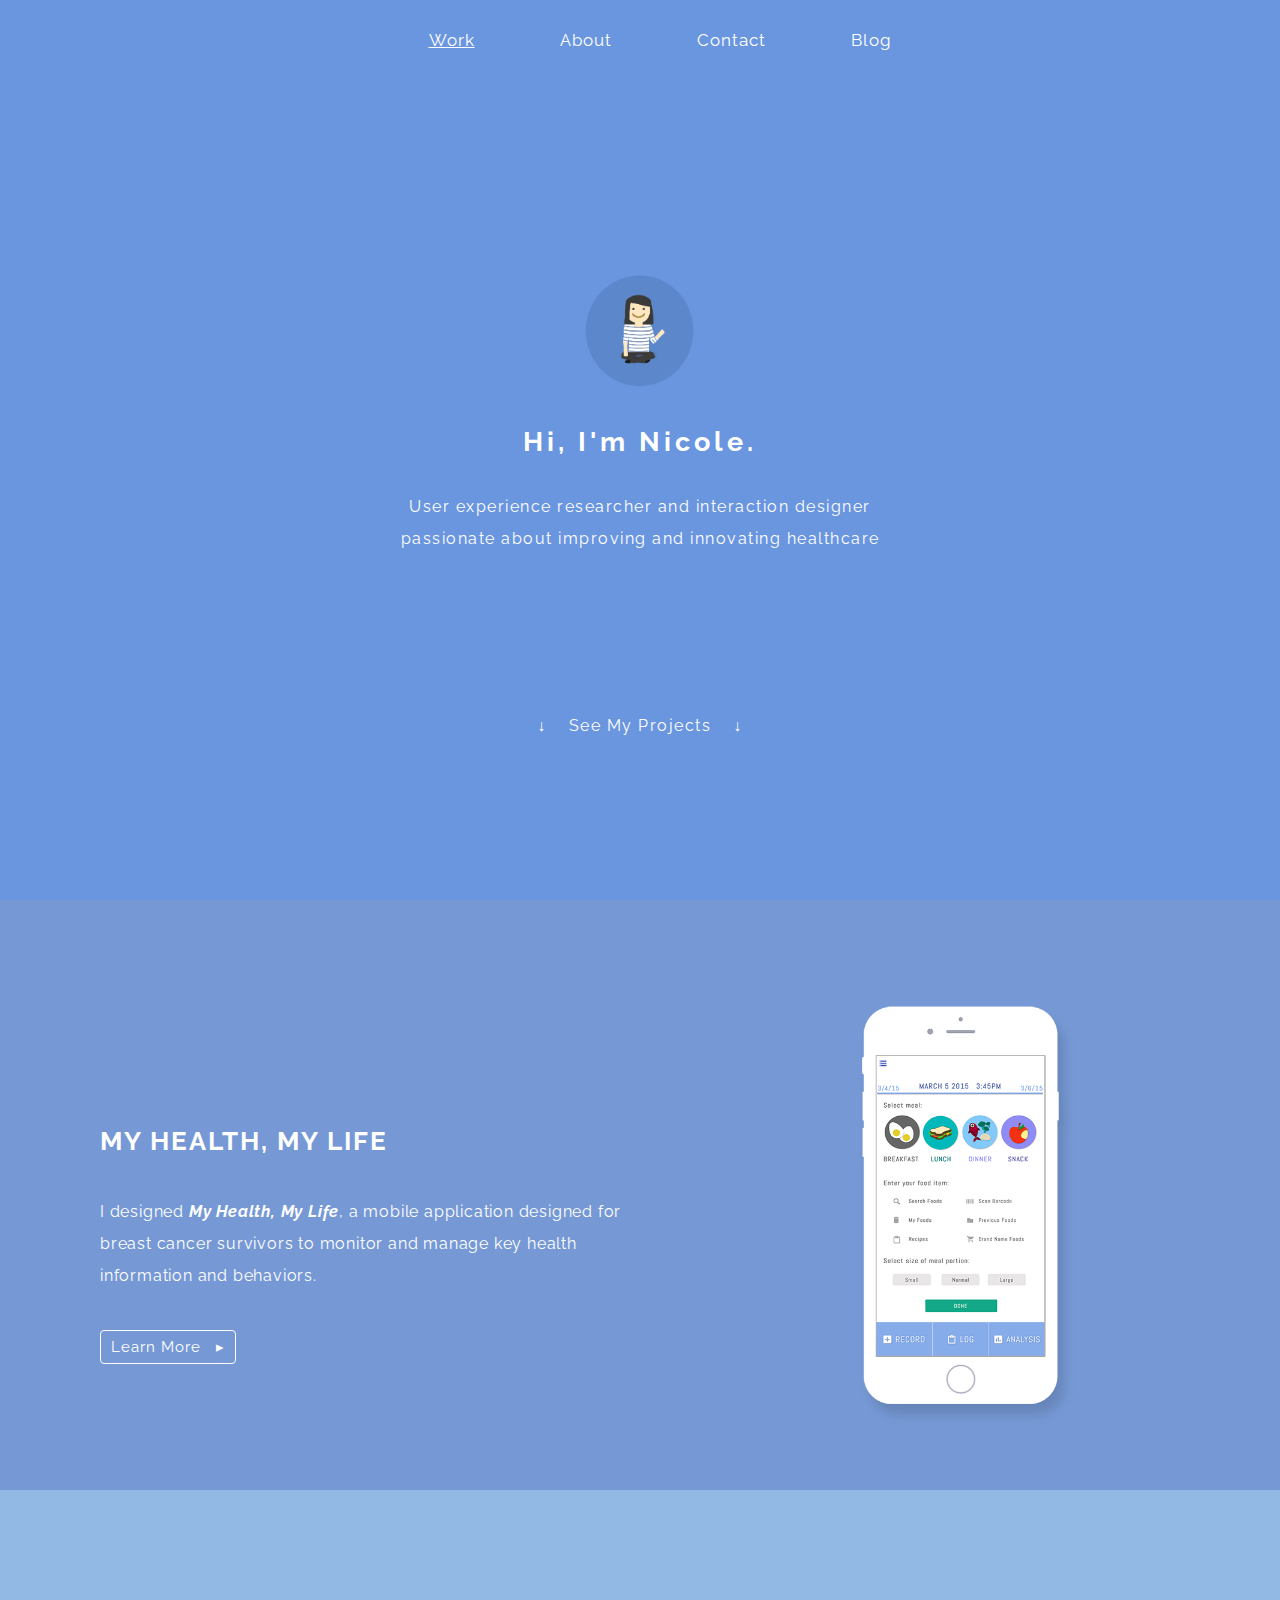
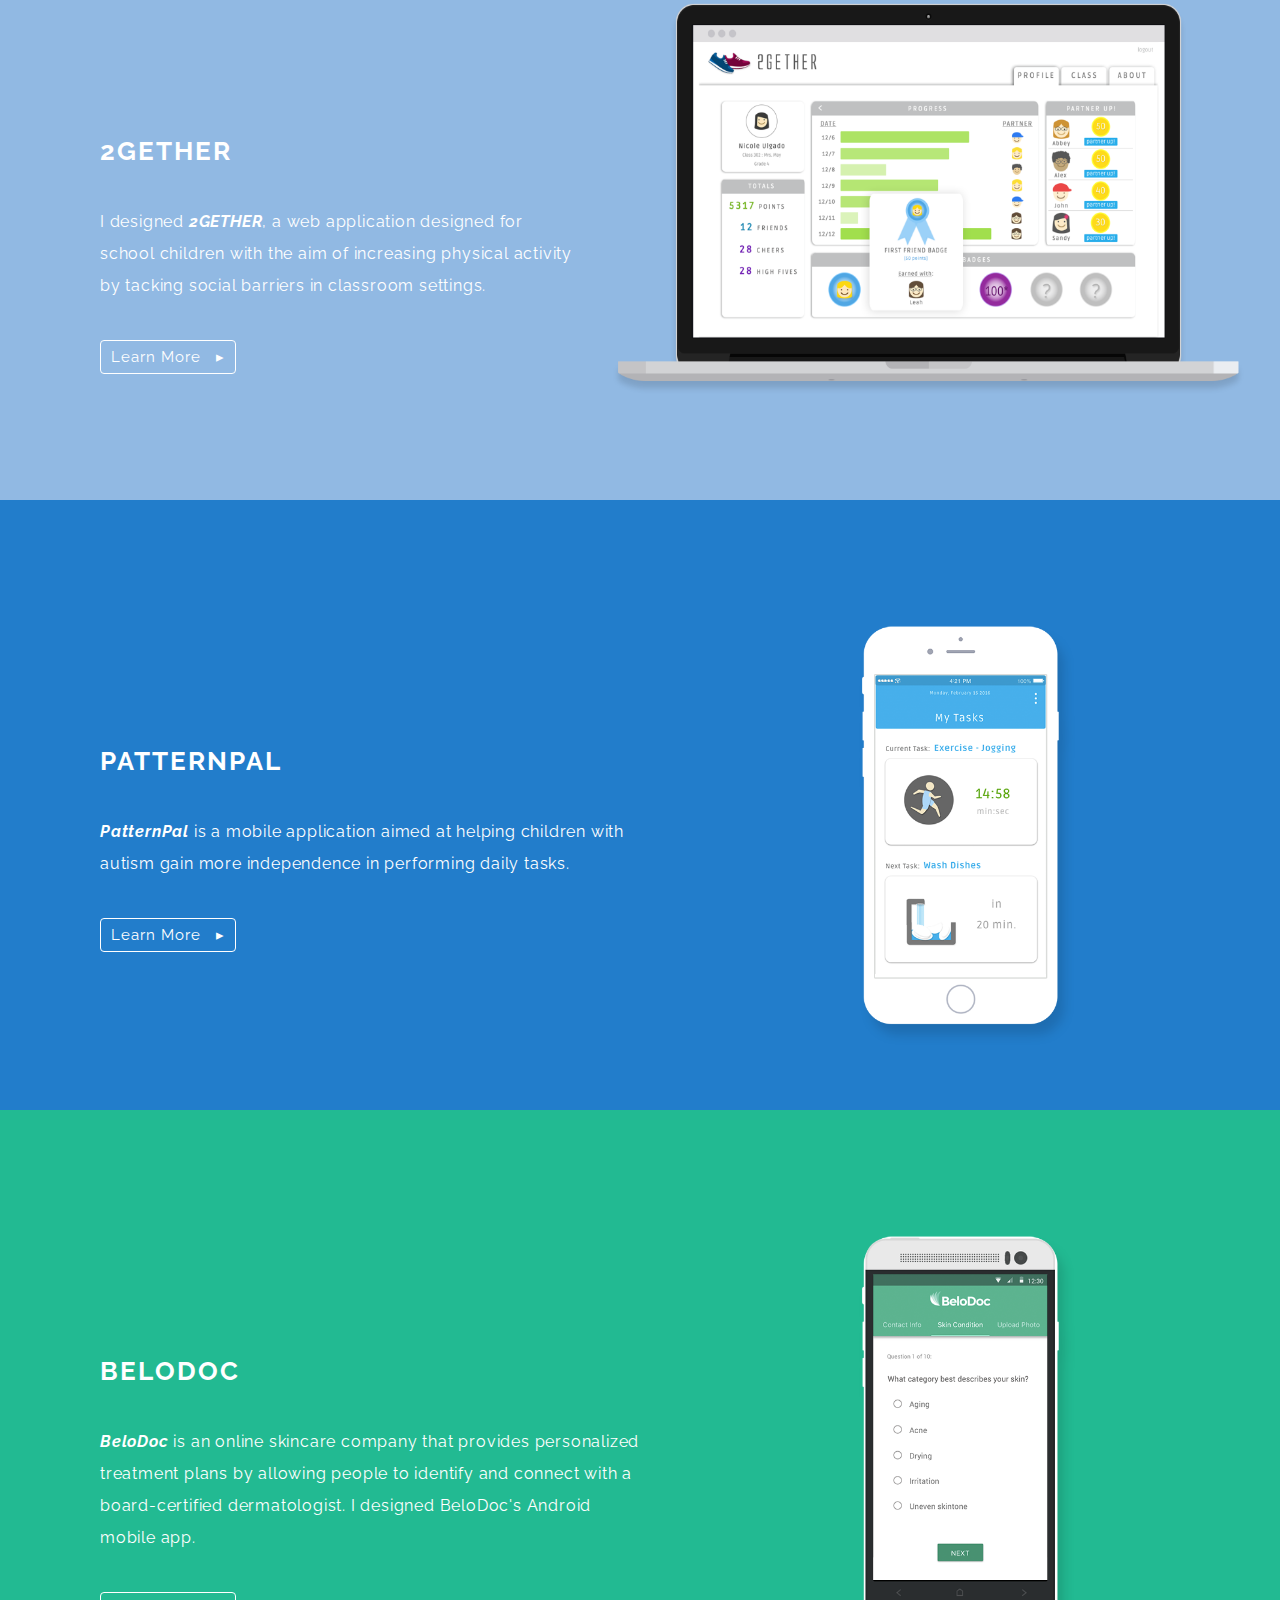
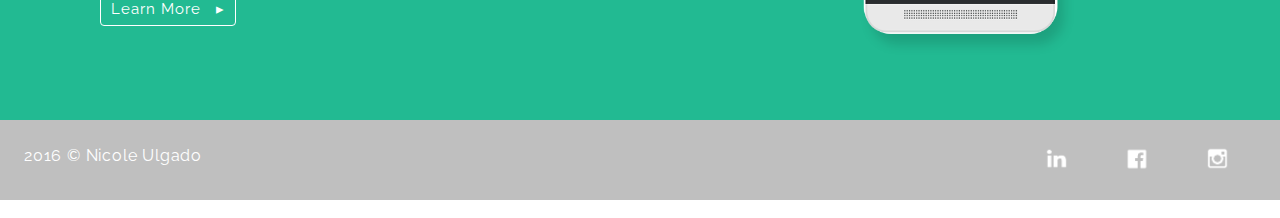
==== files/index.html @ d951f566 "Add folder called files" ====
<!DOCTYPE html>
<html lang="en">

<head>
  <meta charset="utf-8">
  <meta http-equiv="X-UA-Compatible" content="IE=edge">
  <meta name="viewport" content="width=device-width, initial-scale=1">
  <link rel="icon" href="img/favicon.png" type=image sizes="16x16">
  <title>Nicole Ulgado - Work</title>

  <!-- Bootstrap -->
  <link href="css/bootstrap.min.css" rel="stylesheet">
  <!-- Custom CSS -->
  <link href="css/style.css" rel="stylesheet" type="text/css">
</head>

<body>
  <div id="mySidenav" class="sidenav">
     <a href="javascript:void(0)" class="closebtn" onclick="closeNav()">&times;</a>   <!-- The "x" -->
     <ul>
       <li><a href="index.html">Work</a></li>
       <li><a href="about.html">About</a></li>
       <li><a href="contact.html">Contact</a></li>
       <li><a href="blog.html">Blog</a></li>
     </ul>
  </div>

  <!-- Opens the sidenav -->
  <span onclick="openNav()">&#9776;</span>

  <!-- Topnav -->
  <div id="myTopnav" class="topnav">
     <ul>
       <li><a href="index.html"><u>Work</u></a></li>
       <li><a href="about.html">About</a></li>
       <li><a href="contact.html">Contact</a></li>
       <li><a href="blog.html">Blog</a></li>
     </ul>
  </div>

  <div class="top vertically-centered">
    <div class="about">
      <img src="img/cartoonme.png" alt="Cartoon Me" height="42" width="42">
      <h2>Hi, I'm Nicole.</h2>
      <p>User experience researcher and interaction designer<br>
        passionate about improving and innovating healthcare</p>
        <p class="jump">
          <a href="#projects" class="smoothScroll">&darr;&nbsp;&nbsp;&nbsp; See My Projects &nbsp;&nbsp;	&darr;</a>
        </p>
    </div>
  </div>

  <a name="projects"></a>
    <div class="projects">
      <div id="project-1" class="project">
        <div class="description">
          <h3>My Health, My Life</h3>
          <p>I designed <b><i>My Health, My Life</i></b>, a mobile application designed
          for breast cancer survivors to monitor and manage key health information
          and behaviors.</p>
          <a href="mylifemyhealth.html" class="learn-btn">Learn More &nbsp; &#9656;</a>
        </div>
        <div class="image-phone">
          <img src="img/myhealthmobileapp.png" alt="My Health, My Life Mobile App">
        </div>
      </div>
      <div id="project-2" class="project">
        <div class="description">
          <h3>2GETHER</h3>
          <p>I designed <b><i>2GETHER</i></b>, a web application designed
          for school children with the aim of increasing physical activity by tacking social
          barriers in classroom settings.</p>
          <a href="project2.html" class="learn-btn">Learn More &nbsp; &#9656;</a>
        </div>
        <div class="image-desktop">
          <img src="img/2gether.png" alt="2GETHER Web App">
        </div>
      </div>
      <div id="project-3" class="project">
        <div class="description">
          <h3>PatternPal</h3>
          <p><b><i>PatternPal</i></b> is a mobile application aimed at helping children
          with autism gain more independence in performing daily tasks. </p>
          <a href="patternpal.html" class="learn-btn">Learn More &nbsp; &#9656;</a>
        </div>
        <div class="image-phone">
          <img src="img/patternpal0.png" alt="PatternPal Mobile App">
        </div>
      </div>
      <div id="project-4" class="project">
        <div class="description">
          <h3>BeloDoc</h3>
          <p><b><i>BeloDoc </i></b>is an online skincare company that provides personalized
            treatment plans by allowing people to identify and connect with a board-certified
            dermatologist. I designed BeloDoc's Android mobile app. </p>
          <a href="belodoc.html" class="learn-btn">Learn More &nbsp; &#9656;</a>
        </div>
        <div class="image-phone">
          <img src="img/belodoc.png" alt="BeloDoc Mobile App">
        </div>
      </div>
    </div>


  <footer>
    <p>2016 &copy; Nicole Ulgado</p>
    <div class="social">
      <a href="https://linkedin.com/in/nulgado"><img src="img/linkedin.png" alt="Connect with me on Linkedin" height="37" width="37"></a>
      <a href="https://facebook.com/nicole.ulgado"><img src="img/facebook.png" alt="Connect with me on Facebook" height="36" width="36"></a>
      <a href="https://instagram.com/bundtcakes"><img src="img/instagram.png" alt="Follow me on Instagram" height="37" width="37"></a>
    </div>
  </footer>

<script type="text/javascript" src="http://ajax.googleapis.com/ajax/libs/jquery/1.7.1/jquery.min.js"></script>
<script src="js/sidenav.js"></script>
<script type="text/javascript" src="js/smoothscroll.js"></script>

<script>
  (function(i,s,o,g,r,a,m){i['GoogleAnalyticsObject']=r;i[r]=i[r]||function(){
  (i[r].q=i[r].q||[]).push(arguments)},i[r].l=1*new Date();a=s.createElement(o),
  m=s.getElementsByTagName(o)[0];a.async=1;a.src=g;m.parentNode.insertBefore(a,m)
  })(window,document,'script','https://www.google-analytics.com/analytics.js','ga');

  ga('create', 'UA-86173495-1', 'auto');
  ga('send', 'pageview');
</script>

</body>
</html>
---- files/css/style.css ----
@import url('https://fonts.googleapis.com/css?family=Quicksand|Montserrat|Raleway:300,600');

html, body {
  height: 100%;
  width: 100%;
  font-family: Raleway;
  margin: 0;
  position: relative;
}
  body p {
    font-size: 14px;
    line-height: 29px;
    letter-spacing: 0.7px;
  }

.full-page {
  height: 100vh;
}

/* The side navigation menu */
span {
  position: absolute;
  padding: 20px 20px;
  color: white;
  font-size: 24px;
}
 .sidenav {
     height: 100%; /* 100% Full-height */
     width: 0; /* 0 width - change this with JavaScript */
     position: fixed; /* Stay in place */
     z-index: 1; /* Stay on top */
     top: 0;
     left: 0;
     background-color: rgba(83,125,198,0.93);
     overflow-x: hidden; /* Disable horizontal scroll */
     padding-top: 50px; /* Place content 60px from the top */
     transition: 0.5s; /* 0.5 second transition effect to slide in the sidenav */
 }

 /* The navigation menu links */
 .sidenav a {
     padding: 15px 30px 15px 30px;
     text-decoration: none;
     letter-spacing: 1px;
     font-size: 15px;
     color: #fff;
     display: block;
     transition: 0.3s;
 }
 .sidenav ul {
   list-style-type: none;
   margin: 0;
   padding: 0;
 }

 /* When you mouse over the navigation links, change their color */
 .sidenav a:hover, .offcanvas a:focus{
     background-color: hsl(218, 52%, 50%);
 }

 /* Position and style the close button (top right corner) */
 .sidenav .closebtn {
     padding: 10px 25px 10px 25px;
     position: absolute;
     top: 0;
     right: 0;
     font-size: 36px;
     margin-left: 50px;
 }

 #myTopnav {
   display: none;
 }

.top {
  color: white;
  background-color: #6A96E0;
}
  .top p {
    margin: 20px;
  }

.vertically-centered {
  display: flex;
  align-items: center;
  height: 100%;
}

header {
  display: block;
  text-align: center;
  margin-left: auto;
  margin-right: auto;
}

.about {
  margin: 0 auto;
  text-align: center;
  width: 100%;
  display: block;
}
.about img {
  display: block;
  margin: 0 auto;
  width:95px;
  height: auto;
}
  .about h2 {
    letter-spacing: 3px;
    line-height: 50px;
  }
  .about p {
    letter-spacing: 1.5px;
  }

section h3 {
  letter-spacing: 3px;
  font-size: 21px;
  color: #6A96E0;
}
.jump {
  position: relative;
  top: 70px;
}
.jump a {
  text-decoration: none;
  color: white;
}
.jump a:hover {
  text-decoration: none;
  font-weight: bold;
  color: white;
}
.story {
  margin: 24px;
  color: #595959;
}
  .story a {
    text-decoration: none;
    color: #595959;
  }
  .story a:hover {
    color: #6A96E0;
    text-decoration: bold;
  }

.contact {
  margin-left: auto;
  margin-right: auto;
  text-align: center;
}

a.work-btn, a.resume-btn, a.learn-btn {
    display: block;
    border-radius: 6px;
    background-color: #6A96E0;
    text-decoration: none;
    padding: 7px 10px;
    width: 140px;
    color: white;
    margin: auto;
    margin-top: 13px;
    margin-bottom: 20px;
    text-align: center;
    font-size: 15px;
    letter-spacing: 1px;
  }
  a.learn-btn {
    border: 1px solid white;
    border-radius: 4px;
    background-color: transparent;
  }

footer {
  display: block;
  background-color: #BFBFBF;
  height: 55px;
  width: 100%;
  color: #fff;
  padding-bottom: 25px;

}
  footer p {
    margin-left: 24px;
    margin-top: 20px;
    width: 49%;
    float: left;
    position: relative;

  }
  footer .social {
    margin-right: 24px;
    margin-top: 20px;
    float: right;
    position: relative;

  }
  footer a {
    margin: 0px 0px 0px 10px;
    display: inline;
  }
  footer a, footer a:hover, footer a:active, footer a:visited {
    text-decoration:none;
}

/*/*//*/*//*/*//*/*//*/*//*/*//*/*//*/*//*/*//*/*/
/*/*//*/*//*/*//*/*//*/*//*/*//*/*//*/*//*/*//*/*/

.projects {
  width: 100%;
}
.project {
  display: block;
  height: 475px;
  color: #fff;
  width: 100%;
  text-align: center;
  padding-top: 40px;
}
  .project .description {
    margin: 24px;
  }
  .project h3 {
    font-size: 18px;
    text-transform: uppercase;
    letter-spacing: 2px;
    margin: 0px 0px 10px 0px;
  }
  .project .image-phone img {
    height: 250px;
    width: 174.33px;
    margin-top: -15px;
  }
  .project .image-desktop img {
    height: 218px;
    width: 360px;
    margin-top: -15px;
  }
  .project p {
    margin: 4px 0px 0px 0px;
    font-size: 13.5px;
  }

  .project .banner h2 {
    padding-top: 20px;
    font-size: 18px;
    text-transform: uppercase;
    letter-spacing: 3px;
  }
  .project .banner img {
    height: 390px;
    width: 272px;
  }
  #wide-image img {
    height: 218px;
    width: 360px;
  }

#about.project {
    height: 200px;
    background-color: #6A96E0;
}
#about.project h3 {
  position: relative;
  top: 75px;
  font-size: 28px;

}

#project-1 {
  background-color: #7699D5;
}
  #project-1.project {
    padding-top: 40px;
  }

#project-2 {
  background-color: #91B9E3;
}
  #project-2.project {
    padding-top: 20px;
  }

#project-3 {
  background-color: #227DCB;
}
  #project-3.project {
    padding-top: 40px;
  }

  #project-4 {
    background-color: #22BA92;
  }
    #project-4.project {
      padding-top: 20px;
      padding-bottom: 40px;
    }

section img {
  display: block;
  margin-left: auto;
  margin-right: auto;
}
  section #lowfidelity img {
    height: 314px;
    width: 330px;
  }
  section #poster img {
    height: 239px;
    width: 318px;
  }
  section #sketches img {
    height: 246px;
    width: 318px;
  }
  section #wireframes img {
    height: 204px;
    width: 318px;
  }

section .wireframes {
  display: block;
  width: 100%;
  background-color: #F2F2F2;
}

section .wireframes img {
  display: block;
  height: 425px;
  width: 296px;
}

/*/*//*/*//*/*//*/*//*/*//*/*//*/*//*/*//*/*//*/*/
/*/*//*/*//*/*//*/*//*/*//*/*//*/*//*/*//*/*//*/*/

form {
  display: block;
  text-align: center;
  height 90%;
}
  form li {
    list-style-type: none;
    padding: 12px;
    text-align: right;
  }
  input[type=text], input[type=tel], textarea {
    outline: none;
    padding: 12px 15px;
    width: 180px;
    margin: 5px 1px 3px 20px;
    border: 1px solid white;
    border-radius: 4px;
    font-size: 15px;
    color: gray;
    font-family: Arial;
  }
  input[type=text]:focus, input[type=tel]:focus, textarea:focus {
    box-shadow: 0 0 5px white;
    /*padding: 3px 0px 3px 3px;
    margin: 5px 1px 3px 0px;*/
    border: 1px solid white;
  }
  input[type=submit] {
    border: 1px solid white;
    border-radius: 4px;
    background-color: transparent;
    font-size: 14px;
    color: white;
    margin: 20px;
    padding: 8px 25px;
    position: relative;
    right: 30px;
    }

/*/*//*/*//*/*//*/*//*/*//*/*//*/*//*/*//*/*//*/*/
/*/*//*/*//*/*//*/*//*/*//*/*//*/*//*/*//*/*//*/*/


/* On smaller screens, where height is less than 450px, change the style of the sidenav (less padding and a smaller font size) */
@media screen and (max-height: 450px) {
    .sidenav a {
      font-size: 10px;
    }
}

/* Tablet */
@media screen and (min-width: 780px) {
    .sidenav a {
      font-size: 16.5px;
    }
    .story {
      margin-left: 120px;
      margin-right: 120px;
    }

    .project h3 {
      font-size: 20px;
    }
    .project p {
      font-size: 15px;
    }
    .project .image-phone img {
      height: 300px;
      width: 209.2px;
    }
    .project .image-desktop img {
      height: 300px;
      width: 496.15px;
    }
    .project .banner h2 {
      padding-top: 20px;
      text-transform: uppercase;
      letter-spacing: 3px;
    }
    .project .banner img {
      height: 425px;
      width: 296px;
    }
    #wide-image img {
      height: 450px;
      width: 702.88px;
    }

    .jump {
      top: 110px;
    }

    section #lowfidelity img {
      height: 472px;
      width: 496.15px;
    }
    section #poster img {
      height: 365px;
      width: 486px;
    }
    section #sketches img {
      height: 383px;
      width: 495px;
    }
    section #wireframes img {
      height: 312px;
      width: 486px;
    }

/*/*//*/*//*/*//*/*//*/*//*/*//*/*//*/*//*/*//*/*/
/*/*//*/*//*/*//*/*//*/*//*/*//*/*//*/*//*/*//*/*/

  input[type=text], input[type=tel], textarea {
    width: 300px;
  }

/* Desktop */
@media screen and (min-width: 1204px) {
  span, #mySidenav, .sidenav {
    display: none;
  }

  #myTopnav {
    position: absolute;
    top: 0;
    width: 100%;
    display: block;
    letter-spacing: 1px;
    font-size: 17px;
    text-align: center;
    padding-top: 30px;
  }
  #myTopnav ul {
    position: relative;
    list-style-type: none;
    margin: 0 auto;
  }
  #myTopnav li {
    display: inline;
    padding: 40px;
  }
  #myTopnav a {
    text-decoration: none;
    color: #fff;
  }
  #myTopnav a:hover {
    font-weight: bold;
  }

  .about h2 {
    font-size: 27px;
    letter-spacing: 4px;
    line-height: 55px;
  }
  .about img {
    width:118px;
    height: auto;
  }
  .about p {
    letter-spacing: 1.5px;
  }

  body p {
    font-size: 16px;
    line-height: 32px;
    letter-spacing: 0.8px;
  }

  .jump {
    top: 135px;
  }

  .story {
    text-align: left;
    margin-left: 310px;
    margin-right: 310px;
  }
    .story h3, legend {
      letter-spacing: 4px;
      font-size: 25px;
      line-height: 60px;
    }

    footer a {
      margin: 0px 20px 0px 20px;
      display: inline-block;
    }
    footer a, footer a:hover, footer a:active, footer a:visited {
      text-decoration:none;
  }

  .project {
    height: 520px;
  }

  .project .description {
    display: table-cell;
    width: 50%;
    text-align: left;
  }
  .description h3 {
    font-size: 26px;
    font-weight: bold;
    padding-bottom: 30px;
    position: relative;
    bottom: 245px;
    left: 100px;
  }
  .description p {
    font-size: 16px;
    margin-right: 100px;
    position: relative;
    bottom: 245px;
    left: 100px;
  }
  .project a.learn-btn {
    display: inline;
    margin-right: 100px;
    position: relative;
    bottom: 200px;
    left: 100px;
  }
  .project .image-phone {
    display: table-cell;
    width: 50%;
  }
  .project .image-phone img {
    height: 450px;
    width: 314px;
    position: relative;
    top: 35px;
  }
  .project .image-desktop {
    display: table-cell;
    width: 50%;
  }
  .project .image-desktop img {
    height: 450px;
    width: 702.88px;
    position: relative;
    top: 10px;
  }
  .project .banner h2 {
    padding-top: 20px;
    text-transform: uppercase;
    letter-spacing: 3px;
  }
  .project .banner img {
    height: 420px;
    width: 293px;
  }
  #wide-image img {
    height: 450px;
    width: 702.88px;
  }

  #project-1.project {
    padding-top: 60px;
    padding-bottom: 10px;
  }
  #project-2.project {
    padding-top: 80px;
    padding-bottom: 10px;
  }
  #project-3.project {
    padding-top: 80px;
    padding-bottom: 10px;
  }
  #project-4.project {
    padding-top: 80px;
    padding-bottom: 10px;
  }
  section #lowfidelity img {
    height: 777px;
    width: 817px;
  }
  section #poster img {
    height: 600px;
    width: 800px;
  }
  section #sketches img {
    height: 612px;
    width: 790px;
  }
  section #wireframes img {
    height: 513px;
    width: 800px;
  }

.adventures {
  display: block;
  margin: auto;
  text-align: center;
}
  .adventures img {
    display: inline-block;
    height: 450px;
    width: 470px;
  }


/*/*//*/*//*/*//*/*//*/*//*/*//*/*//*/*//*/*//*/*/
/*/*//*/*//*/*//*/*//*/*//*/*//*/*//*/*//*/*//*/*/

  input[type=text], input[type=tel], textarea {
    width: 400px;
  }

}
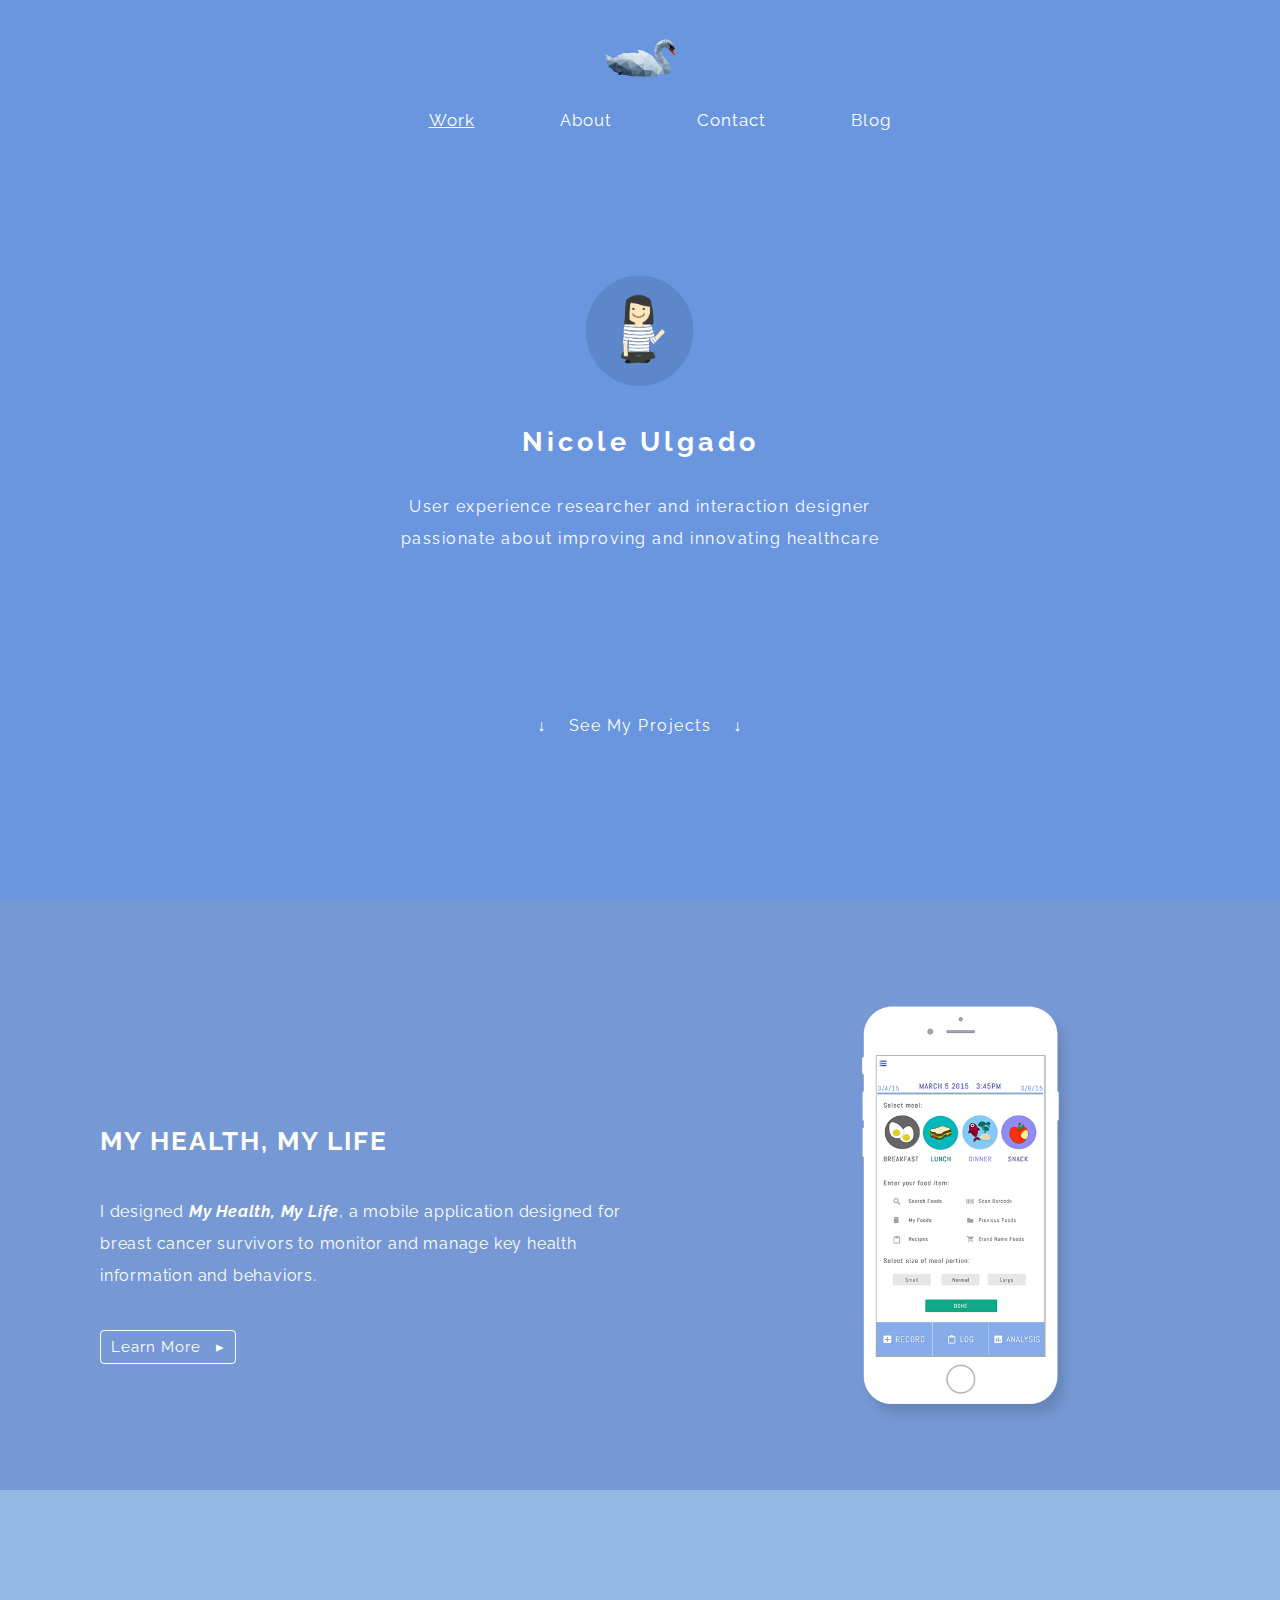
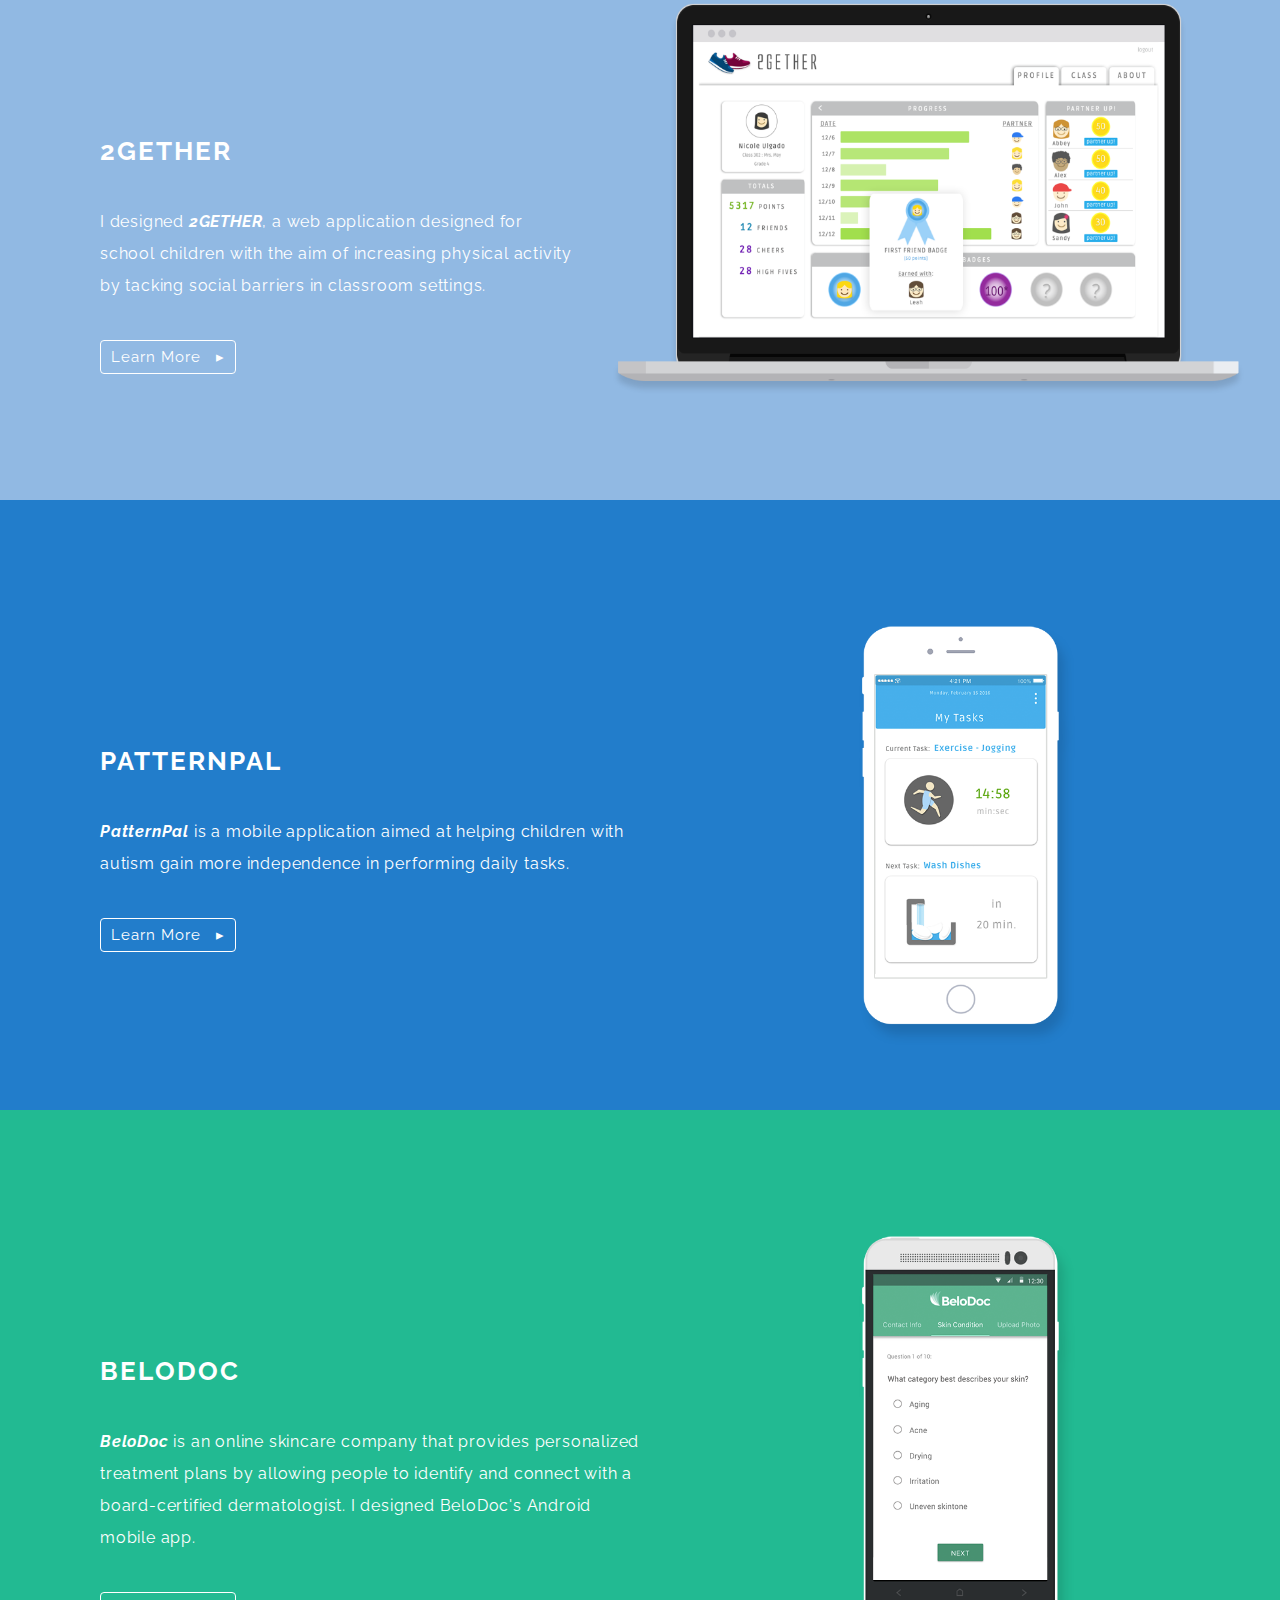
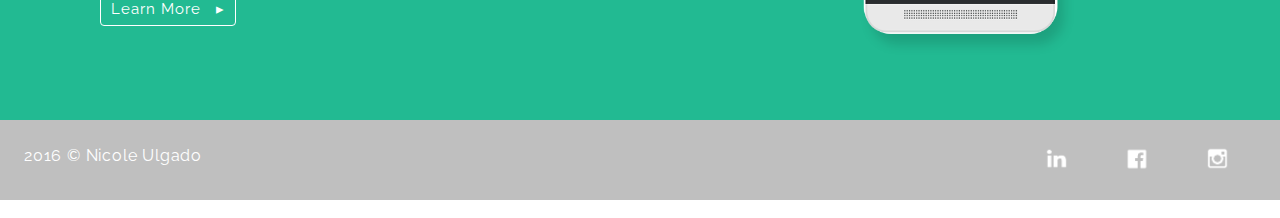
==== commit e4cc33d2: "Updated for Requirements" ====
--- a/files/index.html
+++ b/files/index.html
@@ -5,7 +5,7 @@
   <meta charset="utf-8">
   <meta http-equiv="X-UA-Compatible" content="IE=edge">
   <meta name="viewport" content="width=device-width, initial-scale=1">
-  <link rel="icon" href="img/favicon.png" type=image sizes="16x16">
+  <link rel="icon" href="img/favicon.png" sizes="16x16">
   <title>Nicole Ulgado - Work</title>
 
   <!-- Bootstrap -->
@@ -15,14 +15,20 @@
 </head>
 
 <body>
+  <header>
+    <img src="img/swan.png" alt="Swan" height="75" width="75">
+  </header>
+
   <div id="mySidenav" class="sidenav">
      <a href="javascript:void(0)" class="closebtn" onclick="closeNav()">&times;</a>   <!-- The "x" -->
+     <nav>
      <ul>
-       <li><a href="index.html">Work</a></li>
+       <li><a href="index.html"><u>Work</u></a></li>
        <li><a href="about.html">About</a></li>
        <li><a href="contact.html">Contact</a></li>
        <li><a href="blog.html">Blog</a></li>
      </ul>
+   </nav>
   </div>
 
   <!-- Opens the sidenav -->
@@ -30,18 +36,20 @@
 
   <!-- Topnav -->
   <div id="myTopnav" class="topnav">
+    <nav>
      <ul>
        <li><a href="index.html"><u>Work</u></a></li>
        <li><a href="about.html">About</a></li>
        <li><a href="contact.html">Contact</a></li>
        <li><a href="blog.html">Blog</a></li>
      </ul>
+   </nav>
   </div>
 
   <div class="top vertically-centered">
     <div class="about">
       <img src="img/cartoonme.png" alt="Cartoon Me" height="42" width="42">
-      <h2>Hi, I'm Nicole.</h2>
+      <h2>Nicole Ulgado</h2>
       <p>User experience researcher and interaction designer<br>
         passionate about improving and innovating healthcare</p>
         <p class="jump">
@@ -50,7 +58,7 @@
     </div>
   </div>
 
-  <a name="projects"></a>
+  <a class="projects"></a>
     <div class="projects">
       <div id="project-1" class="project">
         <div class="description">
@@ -115,15 +123,6 @@
 <script src="js/sidenav.js"></script>
 <script type="text/javascript" src="js/smoothscroll.js"></script>
 
-<script>
-  (function(i,s,o,g,r,a,m){i['GoogleAnalyticsObject']=r;i[r]=i[r]||function(){
-  (i[r].q=i[r].q||[]).push(arguments)},i[r].l=1*new Date();a=s.createElement(o),
-  m=s.getElementsByTagName(o)[0];a.async=1;a.src=g;m.parentNode.insertBefore(a,m)
-  })(window,document,'script','https://www.google-analytics.com/analytics.js','ga');
-
-  ga('create', 'UA-86173495-1', 'auto');
-  ga('send', 'pageview');
-</script>
 
 </body>
 </html>
--- a/files/css/style.css
+++ b/files/css/style.css
@@ -17,6 +17,19 @@
   height: 100vh;
 }
 
+header {
+  position: absolute;
+  top: 0;
+  width: 100%;
+  display: block;
+  letter-spacing: 1px;
+  font-size: 17px;
+  text-align: center;
+  padding-top: 20px;
+  padding-bottom: 30px;
+  background-color: #6A96E0;
+}
+
 /* The side navigation menu */
 span {
   position: absolute;
@@ -25,16 +38,16 @@
   font-size: 24px;
 }
  .sidenav {
-     height: 100%; /* 100% Full-height */
-     width: 0; /* 0 width - change this with JavaScript */
-     position: fixed; /* Stay in place */
-     z-index: 1; /* Stay on top */
+     height: 100%;
+     width: 0;
+     position: fixed;
+     z-index: 1;
      top: 0;
      left: 0;
      background-color: rgba(83,125,198,0.93);
-     overflow-x: hidden; /* Disable horizontal scroll */
-     padding-top: 50px; /* Place content 60px from the top */
-     transition: 0.5s; /* 0.5 second transition effect to slide in the sidenav */
+     overflow-x: hidden;
+     padding-top: 50px;
+     transition: 0.5s;
  }
 
  /* The navigation menu links */
@@ -86,7 +99,7 @@
   height: 100%;
 }
 
-header {
+.form {
   display: block;
   text-align: center;
   margin-left: auto;
@@ -131,6 +144,7 @@
   font-weight: bold;
   color: white;
 }
+
 .story {
   margin: 24px;
   color: #595959;
@@ -178,7 +192,6 @@
   width: 100%;
   color: #fff;
   padding-bottom: 25px;
-
 }
   footer p {
     margin-left: 24px;
@@ -186,7 +199,6 @@
     width: 49%;
     float: left;
     position: relative;
-
   }
   footer .social {
     margin-right: 24px;
@@ -202,9 +214,6 @@
   footer a, footer a:hover, footer a:active, footer a:visited {
     text-decoration:none;
 }
-
-/*/*//*/*//*/*//*/*//*/*//*/*//*/*//*/*//*/*//*/*/
-/*/*//*/*//*/*//*/*//*/*//*/*//*/*//*/*//*/*//*/*/
 
 .projects {
   width: 100%;
@@ -262,9 +271,8 @@
 }
 #about.project h3 {
   position: relative;
-  top: 75px;
+  top: 125px;
   font-size: 28px;
-
 }
 
 #project-1 {
@@ -329,9 +337,6 @@
   height: 425px;
   width: 296px;
 }
-
-/*/*//*/*//*/*//*/*//*/*//*/*//*/*//*/*//*/*//*/*/
-/*/*//*/*//*/*//*/*//*/*//*/*//*/*//*/*//*/*//*/*/
 
 form {
   display: block;
@@ -372,9 +377,28 @@
     right: 30px;
     }
 
-/*/*//*/*//*/*//*/*//*/*//*/*//*/*//*/*//*/*//*/*/
-/*/*//*/*//*/*//*/*//*/*//*/*//*/*//*/*//*/*//*/*/
-
+    .adventures {
+      display: block;
+      margin: auto;
+      text-align: center;
+      padding-top: 60px;
+      width: 100%;
+    }
+      .adventures img {
+        display: inline-block;
+        height: 354px;
+        width: 370px;
+      }
+
+.adventures h2 {
+  padding-top: 110px;
+  color: #6A96E0;
+}
+.adventures h4 {
+  color: white;
+}
+
+/* MEDIA QUERIES
 
 /* On smaller screens, where height is less than 450px, change the style of the sidenav (less padding and a smaller font size) */
 @media screen and (max-height: 450px) {
@@ -442,12 +466,9 @@
       width: 486px;
     }
 
-/*/*//*/*//*/*//*/*//*/*//*/*//*/*//*/*//*/*//*/*/
-/*/*//*/*//*/*//*/*//*/*//*/*//*/*//*/*//*/*//*/*/
-
-  input[type=text], input[type=tel], textarea {
-    width: 300px;
-  }
+input[type=text], input[type=tel], textarea {
+  width: 300px;
+}
 
 /* Desktop */
 @media screen and (min-width: 1204px) {
@@ -457,13 +478,15 @@
 
   #myTopnav {
     position: absolute;
-    top: 0;
+    top: 80px;
     width: 100%;
     display: block;
     letter-spacing: 1px;
     font-size: 17px;
     text-align: center;
     padding-top: 30px;
+    padding-bottom: 40px;
+    background-color: #6A96E0;
   }
   #myTopnav ul {
     position: relative;
@@ -622,23 +645,8 @@
     width: 800px;
   }
 
-.adventures {
-  display: block;
-  margin: auto;
-  text-align: center;
-}
-  .adventures img {
-    display: inline-block;
-    height: 450px;
-    width: 470px;
-  }
-
-
-/*/*//*/*//*/*//*/*//*/*//*/*//*/*//*/*//*/*//*/*/
-/*/*//*/*//*/*//*/*//*/*//*/*//*/*//*/*//*/*//*/*/
-
-  input[type=text], input[type=tel], textarea {
-    width: 400px;
-  }
-
-}
+}
+
+input[type=text], input[type=tel], textarea {
+  width: 400px;
+}
